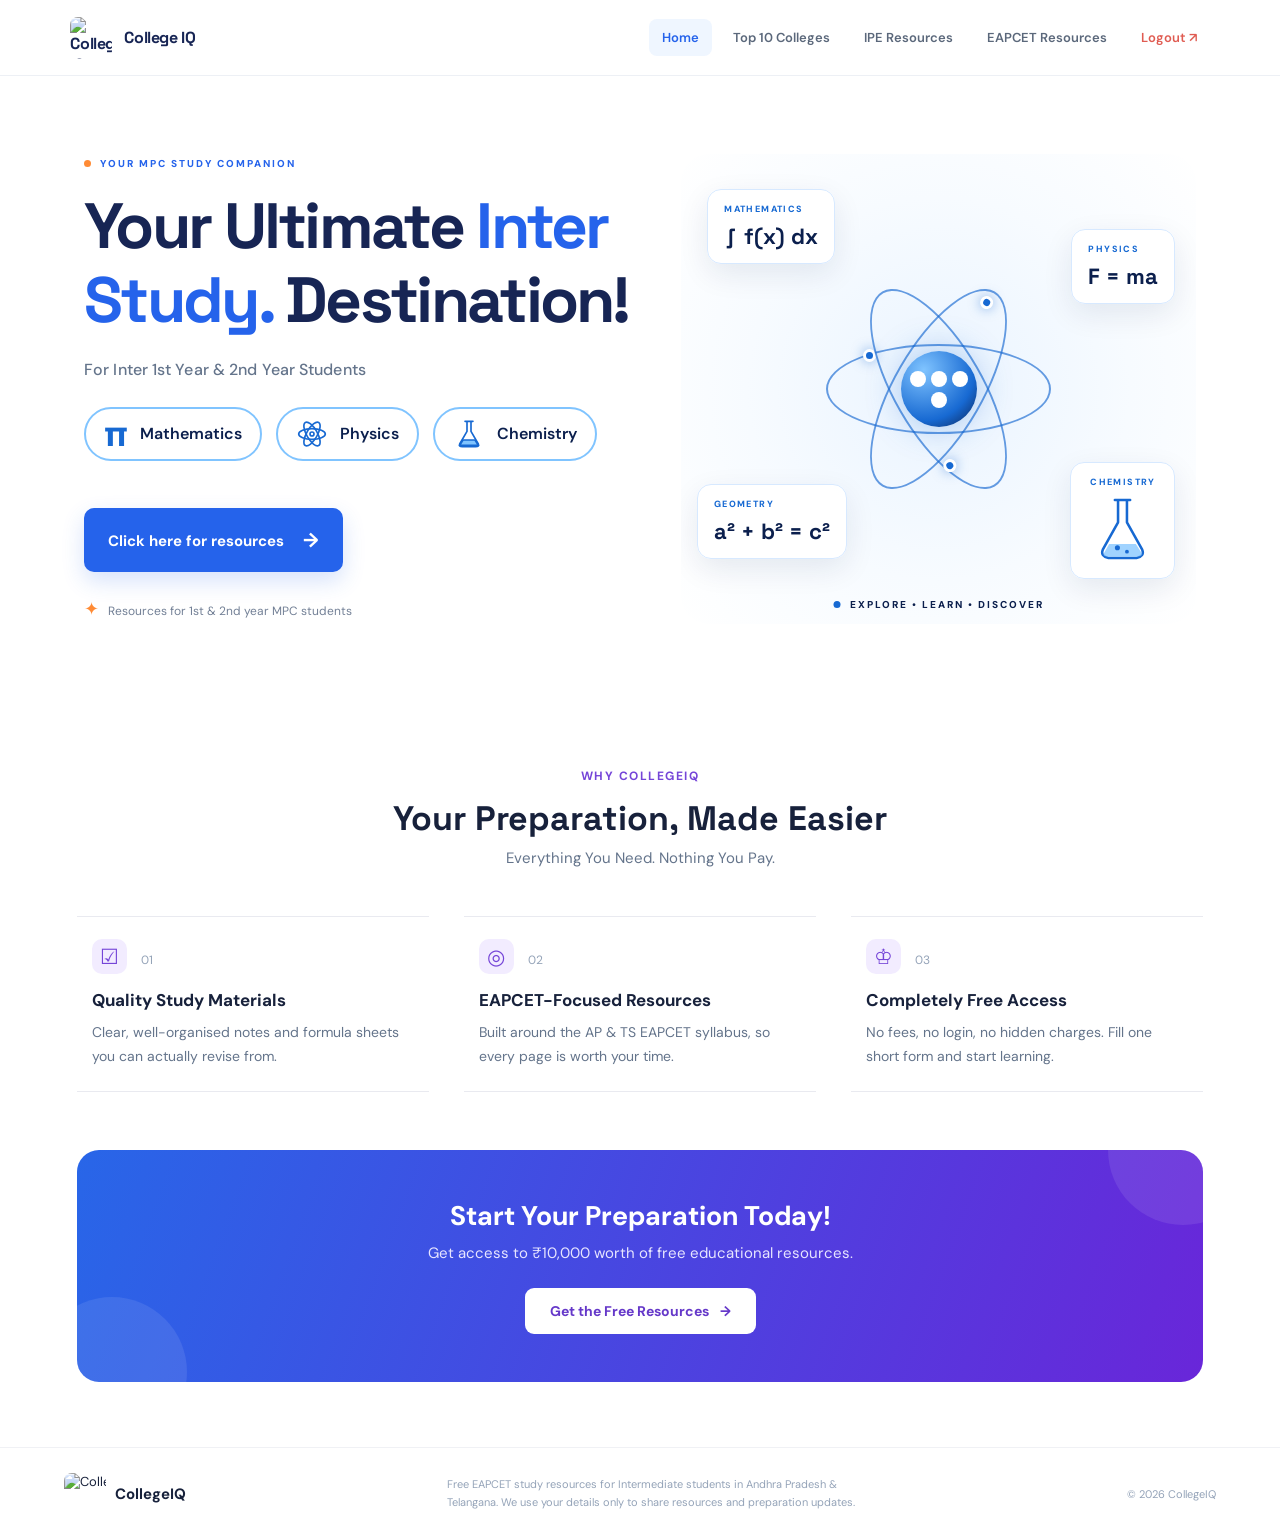
==== index.html @ e1d28cbe "Add files via upload" ====
<!doctype html>
<html lang="en">
<head>
<meta charset="UTF-8">
<meta name="viewport" content="width=device-width, initial-scale=1.0">
<meta name="theme-color" content="#0B1F4D">

<title>College IQ</title>

<link rel="preconnect" href="https://fonts.googleapis.com">
<link rel="preconnect" href="https://fonts.gstatic.com" crossorigin>

<link href="https://fonts.googleapis.com/css2?family=DM+Sans:wght@400;500;600;700;800&family=Space+Grotesk:wght@500;600;700&display=swap" rel="stylesheet">

<link rel="stylesheet" href="styles.css">
</head>

<body>

<header class="topbar">

  <a class="brand" href="#" onclick="showPage('home');return false">
    <img src="./images/logo.png" alt="College IQ Logo" class="brand-logo">
    <span>College IQ</span>
  </a>

  <button class="menu-toggle" aria-label="Toggle menu"
  onclick="document.querySelector('.nav').classList.toggle('open')">☰</button>

  <nav class="nav">
    <button class="nav-link active" data-page="home" onclick="showPage('home')">Home</button>
    <button class="nav-link" data-page="colleges" onclick="showPage('colleges')">Top 10 Colleges</button>
    <button class="nav-link" data-page="ipe" onclick="showPage('ipe')">IPE Resources</button>
    <button class="nav-link" data-page="eapcet" onclick="showPage('eapcet')">EAPCET Resources</button>
    <button class="nav-link logout" onclick="logout()">Logout ↗</button>
  </nav>

</header>

<main>

<!-- HOME PAGE -->

<section id="home" class="page active">

  <div class="hero">

    <div class="hero-copy">

      <div class="eyebrow">
        <span class="pulse"></span>
        YOUR MPC STUDY COMPANION
      </div>

      <h1>
        Your Ultimate
        <span>Inter Study.</span>
        Destination!
      </h1>
      <p class="hero-subtitle">
  For Inter 1st Year &amp; 2nd Year Students
</p>

      
<div class="subject-pills">

  <!-- Mathematics -->
  <div class="subject-pill">
    <span class="subject-symbol math-symbol">π</span>
    <span>Mathematics</span>
  </div>

  <!-- Physics -->
  <div class="subject-pill">
    <svg class="subject-icon" viewBox="0 0 48 48" aria-hidden="true">
      <ellipse cx="24" cy="24" rx="20" ry="8"
        transform="rotate(0 24 24)"/>
      <ellipse cx="24" cy="24" rx="20" ry="8"
        transform="rotate(60 24 24)"/>
      <ellipse cx="24" cy="24" rx="20" ry="8"
        transform="rotate(120 24 24)"/>
      <circle cx="24" cy="24" r="3"/>
    </svg>
    <span>Physics</span>
  </div>

  <!-- Chemistry -->
  <div class="subject-pill">
    <svg class="subject-icon flask-icon" viewBox="0 0 48 48" aria-hidden="true">
      <path d="M18 5h12M21 5v15L10 39q-2 4 4 4h20q6 0 4-4L27 20V5"
        />
      <path d="M15 33h18l5 8H10z"/>
    </svg>
    <span>Chemistry</span>
  </div>

</div>


      <button class="primary-btn hero-btn" onclick="showPage('form')">
        Click here for resources <span>→</span>
      </button>

      <div class="hero-note">
        <span class="note-icon">✦</span>
        Resources for 1st &amp; 2nd year MPC students
      </div>

    </div>

    <!-- BLUE SCIENTIFIC ILLUSTRATION -->

    <div class="hero-art science-art">

      <div class="atom-illustration">

        <div class="atom-orbit orbit-a">
          <span class="electron electron-one"></span>
        </div>

        <div class="atom-orbit orbit-b">
          <span class="electron electron-two"></span>
        </div>

        <div class="atom-orbit orbit-c">
          <span class="electron electron-three"></span>
        </div>

        <div class="atom-core">
          <span></span>
          <span></span>
          <span></span>
          <span></span>
        </div>

      </div>

      <div class="science-card math-card">
        <span class="science-label">MATHEMATICS</span>
        <div class="science-formula">∫ f(x) dx</div>
      </div>

      <div class="science-card physics-card">
        <span class="science-label">PHYSICS</span>
        <div class="science-formula">F = ma</div>
      </div>

      <div class="science-card geometry-card">
        <span class="science-label">GEOMETRY</span>
        <div class="science-formula">a² + b² = c²</div>
      </div>

      <div class="science-card chemistry-card">
        <span class="science-label">CHEMISTRY</span>

        <svg viewBox="0 0 100 110" class="flask-svg" aria-label="Chemistry laboratory flask">
          <path d="M38 8 H62 M43 8 V43 L19 86 Q15 96 28 99 H72 Q85 96 81 86 L57 43 V8"
            fill="none" stroke="#1769D2" stroke-width="4"
            stroke-linecap="round" stroke-linejoin="round"/>
          <path d="M29 77 H71 L80 91 Q83 97 70 97 H30 Q17 97 21 91 Z"
            fill="#80C4FF" opacity=".75"/>
          <circle cx="42" cy="83" r="4" fill="#1769D2"/>
          <circle cx="57" cy="89" r="3" fill="#1769D2"/>
        </svg>
      </div>

      <div class="science-caption">
        <span class="caption-dot"></span>
        EXPLORE • LEARN • DISCOVER
      </div>

    </div>

  
  </div>

  
<!-- WHY COLLEGE IQ SECTION -->

<section class="preparation-section">

  <div class="preparation-heading">

    <span class="preparation-label">WHY COLLEGEIQ</span>

    <h2>Your Preparation, Made Easier</h2>

    <p>Everything You Need. Nothing You Pay.</p>

  </div>

  <div class="preparation-grid">

    <div class="preparation-card">

      <div class="preparation-icon">
        <span>☑</span>
      </div>

      <span class="preparation-number">01</span>

      <h3>Quality Study Materials</h3>

      <p>
        Clear, well-organised notes and formula sheets
        you can actually revise from.
      </p>

    </div>

    <div class="preparation-card">

      <div class="preparation-icon">
        <span>◎</span>
      </div>

      <span class="preparation-number">02</span>

      <h3>EAPCET-Focused Resources</h3>

      <p>
        Built around the AP &amp; TS EAPCET syllabus,
        so every page is worth your time.
      </p>

    </div>

    <div class="preparation-card">

      <div class="preparation-icon">
        <span>♔</span>
      </div>

      <span class="preparation-number">03</span>

      <h3>Completely Free Access</h3>

      <p>
        No fees, no login, no hidden charges.
        Fill one short form and start learning.
      </p>

    </div>

  </div>

  <!-- FINAL CALL TO ACTION -->

  <div class="preparation-cta">

    <div class="cta-circle circle-left"></div>
    <div class="cta-circle circle-right"></div>

    <h2>Start Your Preparation Today!</h2>

    <p>
      Get access to ₹10,000 worth of free educational resources.
    </p>

    <button
      class="preparation-btn"
      onclick="showPage('form')"
    >
      Get the Free Resources <span>→</span>
    </button>

  </div>

</section>

</section>


<!-- TOP COLLEGES PAGE -->


<section id="colleges" class="page content-page">

  <div class="page-intro">

    <div class="eyebrow">PLAN YOUR NEXT STEP</div>

    <h1>
      Explore engineering<br>
      <span class="accent">college options.</span>
    </h1>

    <p>
      A starter list of well-known engineering institutions in Andhra Pradesh and Telangana.
      Check current rankings, branches, eligibility and counselling information before making decisions.
    </p>

  </div>

  <div class="college-grid" id="collegeList"></div>

  <p class="disclaimer">
    This is an informational shortlist, not an official ranking or admission guarantee.
    Verify details through the colleges and official counselling authorities.
  </p>

</section>


<!-- IPE PAGE -->

<section id="ipe" class="page content-page">

  <div class="page-intro compact">

    <div class="eyebrow">INTERMEDIATE PUBLIC EXAMINATION</div>

    <h1>Get ready for <span class="accent">IPE.</span></h1>

    <p>
      Access your MPC study resources for first and second year.
      Choose your year in the resource form to open the relevant folder.
    </p>

    <button class="primary-btn" onclick="showPage('form')">
      Get IPE resources <span>→</span>
    </button>

  </div>

  <div class="subject-strip">
    <span>MATHEMATICS</span>
    <span>PHYSICS</span>
    <span>CHEMISTRY</span>
    <span>REVISION</span>
  </div>

</section>


<!-- EAPCET PAGE -->

<section id="eapcet" class="page content-page">

  <div class="page-intro compact">

    <div class="eyebrow">ENTRANCE EXAM PREPARATION</div>

    <h1>Practice for <span class="accent">EAPCET.</span></h1>

    <p>
      Prepare for AP EAPCET and TS EAPCET with a focused MPC resource collection.
      Select your year to access the matching study folder.
    </p>

    <button class="primary-btn" onclick="showPage('form')">
      Get EAPCET resources <span>→</span>
    </button>

  </div>

  <div class="exam-chips">
    <span>AP EAPCET</span>
    <span>TS EAPCET</span>
    <span>JEE FOUNDATION</span>
  </div>

</section>


<!-- STUDENT REGISTRATION FORM -->

<section id="form" class="page content-page form-page">

  <div class="form-layout">

    <div class="form-aside">

      <div class="eyebrow">RESOURCE ACCESS</div>

      <h1>
        Let's get your<br>
        <span class="accent">study kit ready.</span>
      </h1>

      <p>
        Enter your basic details and select your Intermediate year.
        Your selected study resources will be available immediately after registration.
      </p>

      <div class="aside-check">✓ First &amp; Second Year MPC</div>
      <div class="aside-check">✓ IPE and entrance preparation</div>
      <div class="aside-check">✓ Free digital study materials</div>

    </div>

    <form id="leadForm" class="lead-form">

      <div class="form-offer-heading">
        Fill the Form &amp; Unlock ₹10K Worth of Free Resources 🔥
      </div>

      <div class="form-title">
        <span>STUDENT DETAILS</span>
        <span class="step">01 / 01</span>
      </div>

      <div class="field">
        <input
          id="name"
          name="name"
          type="text"
          required
          maxlength="100"
          placeholder="Enter your full name"
          aria-label="Student name"
        >
      </div>

      <div class="field-row">

        <div class="field">
          <input
            id="email"
            name="email"
            type="email"
            required
            placeholder="Enter your email address"
            aria-label="Email address"
          >
        </div>

        <div class="field">
          <input
            id="phone"
            name="phone"
            type="tel"
            inputmode="numeric"
            pattern="[0-9+() -]{10,16}"
            required
            placeholder="Enter mobile number"
            aria-label="Phone number"
          >
        </div>

      </div>

      <div class="field">

        <label>Choose your Intermediate year *</label>

        <div class="year-options">

          <label class="year-option">
            <input type="checkbox" name="year" value="1st Year">
            <span>
              <b>1st Year</b>
              <small>Junior Intermediate</small>
            </span>
          </label>

          <label class="year-option">
            <input type="checkbox" name="year" value="2nd Year">
            <span>
              <b>2nd Year</b>
              <small>Senior Intermediate</small>
            </span>
          </label>

        </div>

        <small class="helper">
          Select one or both years.
        </small>

      </div>

      <label class="consent">
        <input type="checkbox" id="consent" required>
        <span>
          I confirm these details are accurate and agree to be contacted
          about the requested study resources. If I am under 18,
          my parent/guardian is aware of this submission.
        </span>
      </label>

      <button
        class="primary-btn submit-btn"
        type="submit"
        id="submitBtn"
      >
        Get Resources <span>→</span>
      </button>

      <p class="privacy">
        Your details are used to manage access to the requested study resources.
      </p>

      <div id="formMessage" role="status" aria-live="polite"></div>

    </form>

  </div>

</section>

</main>



<!-- COLLEGE IQ FOOTER -->

<footer class="collegeiq-footer">

  <a class="footer-brand" href="#"
     onclick="showPage('home');return false">

    <img
      src="./images/logo.png"
      alt="College IQ Logo"
      class="brand-logo"
    >

    <strong>CollegeIQ</strong>

  </a>

  <p class="footer-description">
    Free EAPCET study resources for Intermediate students
    in Andhra Pradesh &amp; Telangana. We use your details
    only to share resources and preparation updates.
  </p>

  <span class="footer-copyright">
    © <span id="yearNow"></span> CollegeIQ
  </span>

</footer>



<script src="app.js"></script>

</body>
</html>
---- styles.css ----
*{box-sizing:border-box} :root{--green:#15803D;--blue:#2463eb;--orange:#ff8b35;--red:#f05a55;--ink:#142238;--muted:#68778c;--line:#e5eaf1;--bg:#f7f9fc}body{margin:0;background:#fff;color:var(--ink);font-family:'DM Sans',sans-serif}button,input,textarea{font:inherit}.topbar{height:76px;padding:0 max(calc((100% - 1160px)/2),5.5%);display:flex;align-items:center;justify-content:space-between;border-bottom:1px solid #edf0f5;background:#fff;position:sticky;top:0;z-index:10}.brand{display:flex;align-items:center;gap:10px;text-decoration:none;color:var(--navy);font-family:'Space Grotesk';font-weight:700;letter-spacing:-.4px}.brand-mark{width:34px;height:34px;border-radius:10px;background:var(--navy);color:white;display:grid;place-items:center;font-size:19px}.brand-light{font-weight:500;color:#78869a;font-size:11px;letter-spacing:1.2px}.nav{display:flex;align-items:center;gap:8px}.nav-link{border:0;background:transparent;padding:10px 13px;border-radius:8px;color:#5b687b;font-weight:600;font-size:13px;cursor:pointer}.nav-link:hover,.nav-link.active{background:#edf3ff;color:var(--blue)}.nav-link.logout{color:#e05c52}.menu-toggle{display:none;background:none;border:0;font-size:24px;color:var(--navy)}main{min-height:75vh}.page{display:none}.page.active{display:block}.hero{max-width:1160px;margin:auto;min-height:510px;padding:78px 24px 65px;display:grid;grid-template-columns:1.04fr .96fr;align-items:center;gap:40px}.eyebrow{font-size:10px;letter-spacing:2px;font-weight:800;color:var(--blue);display:flex;align-items:center;gap:9px}.pulse,.live-dot{width:7px;height:7px;border-radius:50%;background:#ff8b35;display:inline-block}.hero h1,.page-intro h1,.form-aside h1{font-family:'Space Grotesk';font-size:clamp(42px,5vw,66px);line-height:1.04;letter-spacing:-2.7px;color:var(--navy);margin:20px 0}.accent{color:var(--blue)}.hero-sub,.page-intro p,.form-aside>p{font-size:16px;line-height:1.8;color:var(--muted);max-width:490px}.primary-btn{background:var(--blue);border:0;color:white;padding:17px 22px;border-radius:10px;font-weight:700;font-size:14px;box-shadow:0 9px 22px #2463eb30;cursor:pointer;transition:.2s}.primary-btn:hover{background:#174fc9;transform:translateY(-2px)}.primary-btn span{font-size:20px;margin-left:15px;vertical-align:-1px}.hero-btn{margin-top:22px;padding:19px 24px;font-size:15px}.hero-note{font-size:12px;color:#738096;margin-top:25px}.note-icon{color:var(--orange);font-size:18px;margin-right:6px}.hero-art{height:350px;position:relative;display:grid;place-items:center;background:radial-gradient(circle,#e9f0ff 0, #f5f8ff 48%,transparent 70%)}.orbit{position:absolute;border:1px dashed #b8c9ee;border-radius:50%;width:330px;height:330px}.orbit-two{width:255px;height:255px;border-color:#f3c9a8}.study-card{z-index:1;width:290px;padding:25px;border-radius:17px;background:#fff;box-shadow:0 24px 65px #18345c20;border:1px solid #eef1f6}.card-top,.progress-label{display:flex;justify-content:space-between;align-items:center;font-size:9px;letter-spacing:1.5px;color:#8390a3;font-weight:800}.live-dot{background:#27b887}.formula{font-family:'Space Grotesk';font-size:48px;color:var(--navy);margin:25px 0 3px}.formula-caption{color:#8995a7;font-size:11px}.progress-label{margin-top:30px;letter-spacing:.2px}.progress-label b{color:#27a77d}.progress{height:6px;border-radius:9px;background:#edf1f7;margin-top:10px}.progress i{display:block;width:76%;height:100%;border-radius:9px;background:linear-gradient(90deg,var(--blue),#62a4ff)}.float-tag{position:absolute;padding:12px 15px;background:#fff;border-radius:9px;box-shadow:0 10px 25px #18345c18;font-size:10px;letter-spacing:1px;color:#6b7890;z-index:2}.float-tag b{color:var(--blue);margin-left:7px}.tag-blue{top:58px;left:8%}.tag-orange{right:3%;bottom:64px;color:#d76c25}.decor{position:absolute;color:var(--orange);font-size:27px}.decor-cross{right:14%;top:42px}.decor-dot{left:12%;bottom:40px;color:#a9bde7;letter-spacing:4px}.quick-section{background:var(--bg);padding:65px max(calc((100% - 1110px)/2),5.5%)}.section-heading{display:flex;justify-content:space-between;align-items:end;margin-bottom:28px}.section-heading h2,.bottom-cta h2{font:600 29px 'Space Grotesk';color:var(--navy);margin:10px 0 0;letter-spacing:-1px}.section-heading>p{font-size:13px;line-height:1.6;color:var(--muted)}.feature-grid{display:grid;grid-template-columns:repeat(3,1fr);gap:18px}.feature-card{background:#fff;border:1px solid #edf0f5;border-radius:14px;padding:25px;min-height:220px}.feature-icon{width:42px;height:42px;border-radius:12px;display:grid;place-items:center;font-size:22px;font-weight:700}.feature-icon.blue{background:#eaf0ff;color:var(--blue)}.feature-icon.orange{background:#fff1e5;color:#e57b2d}.feature-icon.red{background:#fff0ef;color:var(--red)}.feature-card h3{font:600 18px 'Space Grotesk';margin:18px 0 8px;color:var(--navy)}.feature-card p{font-size:12px;line-height:1.7;color:var(--muted);min-height:42px}.text-btn{border:0;background:none;padding:8px 0;color:var(--blue);font-weight:700;font-size:12px;cursor:pointer}.text-btn span{font-size:17px;margin-left:7px}.bottom-cta{max-width:1110px;margin:55px auto;padding:32px 35px;border-radius:16px;background:var(--navy);color:#fff;display:flex;justify-content:space-between;align-items:center}.bottom-cta .eyebrow{color:#a9c2ff}.bottom-cta h2{color:white;font-size:24px}.bottom-cta p{color:#c1cde0;font-size:12px;margin-bottom:0}.bottom-cta .primary-btn{background:var(--orange);box-shadow:none}.content-page{max-width:1160px;margin:auto;padding:65px 24px 90px}.page-intro{max-width:700px;margin-bottom:40px}.page-intro h1,.form-aside h1{font-size:54px}.page-intro p{font-size:14px}.page-intro.compact{margin:55px 0 40px}.subject-strip,.exam-chips{display:flex;gap:12px;flex-wrap:wrap;margin-top:50px}.subject-strip span,.exam-chips span{padding:18px 25px;border-radius:10px;background:#f0f4fc;color:var(--navy);font-size:12px;font-weight:800;letter-spacing:1px}.exam-chips span:nth-child(2){background:#fff1e6;color:#d8752b}.exam-chips span:nth-child(3){background:#fff0ef;color:#d9514b}.college-grid{display:grid;grid-template-columns:repeat(2,1fr);gap:13px}.college-item{display:flex;align-items:center;gap:16px;padding:18px;border:1px solid var(--line);border-radius:12px}.college-number{width:38px;height:38px;flex:none;display:grid;place-items:center;border-radius:10px;background:#edf3ff;color:var(--blue);font-weight:800}.college-item h3{font:600 15px 'Space Grotesk';margin:0 0 4px;color:var(--navy)}.college-item p{font-size:11px;color:var(--muted);margin:0}.disclaimer{font-size:11px;color:#7d8999;margin-top:22px}.form-page{background:#f7f9fc;max-width:none;padding:60px 24px 85px}.form-layout{max-width:1080px;margin:auto;display:grid;grid-template-columns:.8fr 1.2fr;gap:65px;align-items:start}.form-aside{position:sticky;top:120px;padding-top:35px}.form-aside h1{font-size:47px}.form-aside>p{font-size:14px}.aside-check{margin-top:20px;color:#56667d;font-size:12px}.aside-check:first-letter{color:#20a67d}.lead-form{background:white;border:1px solid #e9edf4;border-radius:16px;padding:32px;box-shadow:0 12px 45px #19345b0b}.form-title{display:flex;justify-content:space-between;padding-bottom:20px;border-bottom:1px solid var(--line);margin-bottom:22px;color:var(--navy);font-size:11px;font-weight:800;letter-spacing:1.5px}.step{color:#9aa6b6}.field{margin-bottom:17px}.field label{display:block;font-size:12px;font-weight:700;color:#34445b;margin-bottom:8px}.field input,.field textarea{width:100%;border:1px solid #dfe5ee;border-radius:8px;padding:12px 13px;outline:none;color:var(--ink);font-size:13px;background:#fff}.field input:focus,.field textarea:focus{border-color:var(--blue);box-shadow:0 0 0 3px #2463eb12}.field-row{display:grid;grid-template-columns:1fr 1fr;gap:14px}.year-options{display:grid;grid-template-columns:1fr 1fr;gap:10px}.year-option{border:1px solid #dfe5ee;border-radius:9px;padding:12px;display:flex!important;align-items:center;gap:10px;cursor:pointer}.year-option:has(input:checked){border-color:var(--blue);background:#f4f7ff}.year-option input{width:auto;accent-color:var(--blue)}.year-option b,.year-option small{display:block}.year-option b{font-size:12px;color:var(--navy)}.year-option small,.helper{font-size:10px;color:#8995a5;margin-top:3px}.physical-note{display:flex;gap:12px;padding:14px;background:#fff6ed;border:1px solid #ffe5ce;border-radius:9px;margin:23px 0}.physical-note>span{font-size:20px}.physical-note b{font-size:12px;color:#9b541e}.physical-note p{font-size:11px;color:#9d795d;margin:4px 0 0}.consent{display:flex;gap:9px;align-items:flex-start;font-size:10px;line-height:1.5;color:#778498;margin:20px 0}.consent input{margin-top:2px;accent-color:var(--blue)}.submit-btn{width:100%;padding:16px}.privacy{font-size:9px;color:#9aa4b2;line-height:1.5;text-align:center}#formMessage{font-size:12px;margin-top:12px;color:#c34e43}footer{min-height:76px;border-top:1px solid #edf0f5;padding:18px max(calc((100% - 1160px)/2),5.5%);display:flex;align-items:center;justify-content:space-between;color:#8793a4;font-size:10px}.footer-brand{font-size:13px}.footer-brand .brand-mark{width:28px;height:28px;font-size:15px}
@media(max-width:760px){.topbar{height:65px;padding:0 20px}.menu-toggle{display:block}.nav{display:none;position:absolute;top:64px;left:0;right:0;background:white;padding:12px 20px 18px;box-shadow:0 15px 25px #14223812;flex-direction:column;align-items:stretch}.nav.open{display:flex}.nav-link{text-align:left}.hero{grid-template-columns:1fr;padding:55px 23px 45px;gap:10px}.hero h1{font-size:48px}.hero-art{height:300px}.orbit{width:280px;height:280px}.orbit-two{width:220px;height:220px}.study-card{width:255px;padding:21px}.tag-blue{left:0;top:30px}.tag-orange{right:0;bottom:35px}.quick-section{padding:48px 22px}.section-heading{display:block}.section-heading>p{margin-top:12px}.feature-grid{grid-template-columns:1fr}.feature-card{min-height:0}.bottom-cta{margin:35px 20px;padding:25px;display:block}.bottom-cta .primary-btn{margin-top:20px}.content-page{padding:48px 21px 65px}.page-intro h1{font-size:44px}.college-grid{grid-template-columns:1fr}.form-page{padding:35px 14px 55px}.form-layout{grid-template-columns:1fr;gap:25px}.form-aside{position:static;padding:0 8px}.form-aside h1{font-size:42px;margin:14px 0}.form-aside>p{font-size:13px}.aside-check{display:inline-block;margin:12px 12px 0 0}.lead-form{padding:22px 17px}.field-row{grid-template-columns:1fr;gap:0}.subject-strip span,.exam-chips span{padding:14px 17px}footer{padding:20px;gap:12px;flex-wrap:wrap}footer>span:nth-child(2){display:none}}

/* GREEN WEBSITE THEME */
:root {
  --green: #15803D;
  --blue: #16A34A;
  --navy: #14532D;
}

/* Homepage heading */
.hero h1 {
  color: #14532D;
  font-weight: 800;
  line-height: 1.15;
}

.hero h1 span,
.hero h1 .accent,
.accent {
  color: #16A34A;
}

/* Homepage description */
.hero-description,
.hero-sub {
  color: #475569;
  font-size: 17px;
  line-height: 1.8;
  max-width: 520px;
}

/* Homepage quote */
.hero-quote {
  color: #15803D;
  font-size: 15px;
  font-weight: 600;
  font-style: italic;
  line-height: 1.6;
  margin-top: 18px;
}

/* Green illustration background */
.hero-art {
  background: radial-gradient(
    circle,
    #dcfce7 0,
    #f0fdf4 48%,
    transparent 70%
  );
}

.orbit {
  border-color: #bbf7d0;
}

.study-card {
  border-color: #dcfce7;
}

/* Green progress bar */
.progress {
  background: #ecfdf5;
}

.progress i {
  background: linear-gradient(90deg, #15803D, #86efac);
}

.float-tag b {
  color: #15803D;
}

/* Mobile styling */
@media (max-width: 760px) {
  .hero-description,
  .hero-sub {
    font-size: 15px;
  }
}

/* VERTICAL FORM LAYOUT - ALL FIELDS ONE BELOW ANOTHER */

.lead-form {
  width: 100%;
  max-width: 650px;
  margin: 0 auto;
  padding: 32px;
}

/* Stack every form field vertically */
.field-row {
  display: grid;
  grid-template-columns: 1fr !important;
  gap: 0;
}

.field {
  width: 100%;
  margin-bottom: 20px;
}

.field label {
  display: block;
  margin-bottom: 9px;
}

.field input,
.field textarea {
  display: block;
  width: 100%;
  min-height: 45px;
}

/* Display year options vertically */
.year-options {
  display: grid;
  grid-template-columns: 1fr;
  gap: 12px;
}

.year-option {
  width: 100%;
}

/* Full-width submit button */
.submit-btn {
  display: block;
  width: 100%;
  margin-top: 20px;
}

/* Physical copy form fields */
.physical-form .field-row {
  grid-template-columns: 1fr !important;
}

/* Mobile responsive layout */
@media (max-width: 760px) {
  .lead-form {
    padding: 22px 17px;
  }

  .field-row {
    grid-template-columns: 1fr !important;
  }
}

/* Compact Year Selection */
.year-options {
  display: grid;
  grid-template-columns: 1fr 1fr;
  gap: 10px;
}

.year-option {
  min-height: 42px;
  padding: 9px 12px !important;
  border-radius: 7px;
  gap: 8px;
  font-size: 12px;
}

.year-option input {
  width: 15px;
  height: 15px;
  margin: 0;
}

.year-option b {
  font-size: 12px;
  font-weight: 600;
}

.year-option small {
  font-size: 10px;
}

/* =================================
   BLUE & WHITE WEBSITE THEME
================================= */

:root {
  --green: #2563eb;
  --blue: #2563eb;
  --navy: #172554;
  --orange: #ff8b35;
}

/* Main headings */
.hero h1,
.page-intro h1,
.form-aside h1 {
  color: #172554;
}

.hero h1 span,
.hero h1 .accent,
.accent {
  color: #2563eb;
}

/* Navigation */
.nav-link:hover,
.nav-link.active {
  background: #eff6ff;
  color: #2563eb;
}

/* Main buttons */
.primary-btn {
  background: #2563eb;
  color: white;
}

.primary-btn:hover {
  background: #1d4ed8;
}

/* Hero illustration */
.hero-art {
  background: radial-gradient(
    circle,
    #dbeafe 0,
    #eff6ff 48%,
    transparent 70%
  );
}

.orbit {
  border-color: #bfdbfe;
}

.orbit-two {
  border-color: #fed7aa;
}

.study-card {
  border-color: #dbeafe;
}

/* Progress bar */
.progress {
  background: #eff6ff;
}

.progress i {
  background: linear-gradient(90deg, #2563eb, #60a5fa);
}

.float-tag b {
  color: #2563eb;
}

/* Form focus and selection */
.field input:focus,
.field textarea:focus {
  border-color: #2563eb;
  box-shadow: 0 0 0 3px #2563eb15;
}

.year-option:has(input:checked) {
  border-color: #2563eb;
  background: #eff6ff;
}

.year-option input,
.consent input {
  accent-color: #2563eb;
}

/* Feature cards */
.feature-icon.blue {
  background: #dbeafe;
  color: #2563eb;
}

/* Footer and section accents */
.eyebrow {
  color: #2563eb;
}

.bottom-cta {
  background: #172554;
}

/* Keep compact year selection */
.year-options {
  display: grid;
  grid-template-columns: 1fr 1fr;
  gap: 10px;
}

.year-option {
  min-height: 42px;
  padding: 9px 12px !important;
}

/* Hide registration page promotional text */
.form-aside {
  display: none !important;
}

/* Center the registration form */
.form-layout {
  display: flex !important;
  justify-content: center;
  align-items: flex-start;
  max-width: 650px;
  margin: 0 auto;
}

/* Make registration form fit nicely */
.lead-form {
  width: 100%;
  max-width: 650px;
  margin: 0 auto;
}
/* IPE, EAPCET and JEE blue boxes */

.exam-boxes {
  display: flex;
  gap: 14px;
  margin-top: 25px;
  flex-wrap: wrap;
}

.exam-box {
  flex: 1;
  min-width: 100px;
  padding: 18px 12px;
  text-align: center;
  background: #EFF6FF;
  border: 1px solid #BFDBFE;
  border-radius: 12px;
  color: #1D4ED8;
  font-family: 'Space Grotesk', sans-serif;
  font-size: 17px;
  font-weight: 700;
  transition: 0.2s ease;
}

.exam-box:hover {
  background: #2563EB;
  color: #FFFFFF;
  transform: translateY(-3px);
}

@media (max-width: 500px) {
  .exam-boxes {
    gap: 8px;
  }

  .exam-box {
    min-width: 85px;
    padding: 14px 8px;
    font-size: 14px;
  }
}

.form-heading {
  margin-bottom: 12px;
}

.form-heading h2 {
  font-size: 21px;
  line-height: 1.4;
  color: #16845f;
  margin: 0;
}

#leadForm {
  display: flex;
  flex-direction: column;
  gap: 8px;
}

#leadForm > input[type="text"],
#leadForm > input[type="email"],
#leadForm > input[type="tel"] {
  width: 100%;
  box-sizing: border-box;
  height: 40px;
  padding: 8px 12px;
  margin: 0;
  border: 1px solid #cbded4;
  border-radius: 7px;
  font-size: 14px;
}

#leadForm .year-title {
  margin: 5px 0 0;
  font-weight: 600;
}

#leadForm .year-option,
#leadForm .consent-option {
  display: flex;
  align-items: center;
  gap: 8px;
  margin: 0;
  font-size: 13px;
}

#leadForm button {
  margin-top: 5px;
}
.brand-logo {
  width: 45px;
  height: 45px;
  object-fit: contain;
  display: block;
  border-radius: 8px;
}

.brand {
  display: flex;
  align-items: center;
  gap: 10px;
}

/* ==========================================
   COLLEGE IQ - BLUE SCIENTIFIC HERO DESIGN
========================================== */

.science-art {
  position: relative;
  min-height: 470px;
  width: 100%;
  display: flex;
  align-items: center;
  justify-content: center;
  background: radial-gradient(circle, #eaf4ff 0%, #f7fbff 55%, #ffffff 100%);
  border-radius: 28px;
  overflow: hidden;
}

.atom-illustration {
  width: 245px;
  height: 245px;
  position: relative;
  display: flex;
  align-items: center;
  justify-content: center;
}

.atom-core {
  width: 76px;
  height: 76px;
  border-radius: 50%;
  background: radial-gradient(circle at 30% 25%, #80C4FF, #1769D2 65%, #0B1F4D);
  box-shadow: 0 0 35px rgba(23, 105, 210, .35);
  display: flex;
  flex-wrap: wrap;
  justify-content: center;
  align-content: center;
  gap: 5px;
  z-index: 3;
}

.atom-core span {
  width: 16px;
  height: 16px;
  background: #ffffff;
  border-radius: 50%;
}

.atom-orbit {
  position: absolute;
  width: 225px;
  height: 90px;
  border: 2px solid rgba(23, 105, 210, .65);
  border-radius: 50%;
}

.orbit-a { transform: rotate(0deg); }
.orbit-b { transform: rotate(60deg); }
.orbit-c { transform: rotate(-60deg); }

.electron {
  position: absolute;
  width: 13px;
  height: 13px;
  background: #1769D2;
  border: 3px solid #ffffff;
  border-radius: 50%;
  box-shadow: 0 0 12px rgba(23, 105, 210, .5);
}

.electron-one { top: 3px; left: 35px; }
.electron-two { bottom: 8px; right: 32px; }
.electron-three { top: 35px; right: 5px; }

.science-card {
  position: absolute;
  background: rgba(255, 255, 255, .96);
  border: 1px solid #d7e9ff;
  border-radius: 14px;
  padding: 13px 16px;
  box-shadow: 0 10px 30px rgba(11, 31, 77, .09);
  z-index: 4;
}

.science-label {
  display: block;
  color: #1769D2;
  font-size: 9px;
  font-weight: 800;
  letter-spacing: 1.4px;
  margin-bottom: 7px;
}

.science-formula {
  color: #0B1F4D;
  font-family: 'Space Grotesk', sans-serif;
  font-size: 22px;
  font-weight: 700;
}

.math-card {
  top: 35px;
  left: 5%;
}

.physics-card {
  top: 75px;
  right: 4%;
}

.geometry-card {
  bottom: 65px;
  left: 3%;
}

.chemistry-card {
  bottom: 45px;
  right: 4%;
  width: 105px;
  text-align: center;
}

.flask-svg {
  width: 65px;
  height: 70px;
  display: block;
  margin: 0 auto;
}

.science-caption {
  position: absolute;
  bottom: 13px;
  left: 50%;
  transform: translateX(-50%);
  color: #0B1F4D;
  font-size: 10px;
  font-weight: 800;
  letter-spacing: 2px;
  white-space: nowrap;
}

.caption-dot {
  display: inline-block;
  width: 7px;
  height: 7px;
  margin-right: 6px;
  border-radius: 50%;
  background: #1769D2;
}

/* Logo styling */

.brand-logo {
  width: 45px;
  height: 45px;
  object-fit: contain;
  display: block;
  flex-shrink: 0;
}

.brand,
.footer-brand {
  display: flex;
  align-items: center;
  gap: 10px;
}

/* Mobile layout */

@media (max-width: 600px) {

  .science-art {
    min-height: 390px;
    border-radius: 20px;
  }

  .atom-illustration {
    transform: scale(.78);
  }

  .science-card {
    padding: 9px 11px;
  }

  .science-formula {
    font-size: 16px;
  }

  .science-label {
    font-size: 8px;
  }

  .math-card {
    top: 20px;
    left: 3%;
  }

  .physics-card {
    top: 65px;
    right: 2%;
  }

  .geometry-card {
    bottom: 60px;
    left: 2%;
  }

  .chemistry-card {
    bottom: 45px;
    right: 2%;
    width: 85px;
  }

  .flask-svg {
    width: 50px;
    height: 55px;
  }
}

/* ==================================
   COLLEGE IQ - BLUE SUBJECT PILLS
================================== */

.subject-pills {
  display: flex;
  align-items: center;
  gap: 14px;
  flex-wrap: wrap;
  margin: 25px 0;
}

.subject-pill {
  display: flex;
  align-items: center;
  justify-content: center;
  gap: 12px;
  min-height: 54px;
  padding: 5px 18px;
  border: 2px solid #80C4FF;
  border-radius: 50px;
  background: #ffffff;
  color: #0B1F4D;
  font-family: 'DM Sans', sans-serif;
  font-size: 16px;
  font-weight: 600;
  white-space: nowrap;
  transition: all .25s ease;
}

.subject-pill:hover {
  background: #EAF4FF;
  border-color: #1769D2;
  transform: translateY(-2px);
}

.subject-symbol {
  color: #1769D2;
  font-size: 37px;
  font-weight: 700;
  line-height: 1;
}

.subject-icon {
  width: 32px;
  height: 32px;
  fill: none;
  stroke: #1769D2;
  stroke-width: 2.5;
  stroke-linecap: round;
  stroke-linejoin: round;
  flex-shrink: 0;
}

.flask-icon path:nth-child(2) {
  fill: #80C4FF;
  stroke: #1769D2;
}

/* Mobile responsive */

@media (max-width: 600px) {
  .subject-pills {
    gap: 9px;
  }

  .subject-pill {
    min-height: 45px;
    padding: 5px 12px;
    gap: 8px;
    font-size: 13px;
  }

  .subject-symbol {
    font-size: 29px;
  }

  .subject-icon {
    width: 25px;
    height: 25px;
  }
}
.hero-subtitle {
  color: #64748B;
  font-family: 'DM Sans', sans-serif;
  font-size: 16px;
  font-weight: 500;
  line-height: 1.5;
  margin: 8px 0 20px;
  letter-spacing: 0.1px;
}

@media (max-width: 600px) {
  .hero-subtitle {
    font-size: 13px;
    margin: 6px 0 16px;
  }
}
.brand-logo {
  width: 42px;
  height: 42px;
  object-fit: contain;
  display: block;
}

.brand {
  display: flex;
  align-items: center;
  gap: 12px;
  text-decoration: none;
}

/* =================================
   WHY COLLEGE IQ SECTION
================================= */

.why-college-iq {
  padding: 75px 5%;
  background: #F5F8FF;
}

.why-heading {
  text-align: center;
  max-width: 650px;
  margin: 0 auto 40px;
}

.section-label {
  color: #1769D2;
  font-size: 12px;
  font-weight: 700;
  letter-spacing: 2px;
}

.why-heading h2 {
  color: #0B1F4D;
  font-size: 34px;
  margin: 12px 0;
  font-family: 'Space Grotesk', sans-serif;
}

.why-heading p {
  color: #64748B;
  font-size: 16px;
  line-height: 1.6;
}

.benefits-grid {
  display: grid;
  grid-template-columns: repeat(4, 1fr);
  gap: 20px;
  max-width: 1380px;
  margin: auto;
}

.benefit-card {
  background: #FFFFFF;
  border: 1px solid #E3EAF5;
  border-radius: 16px;
  padding: 27px 22px;
  transition: all 0.25s ease;
}

.benefit-card:hover {
  transform: translateY(-5px);
  box-shadow: 0 12px 30px rgba(11, 31, 77, 0.08);
  border-color: #80C4FF;
}

.benefit-icon {
  width: 48px;
  height: 48px;
  display: flex;
  align-items: center;
  justify-content: center;
  border-radius: 13px;
  font-size: 23px;
  margin-bottom: 20px;
}

.blue-icon {
  background: #E1EDFF;
}

.orange-icon {
  background: #FFF0E3;
}

.purple-icon {
  background: #F0EAFE;
}

.green-icon {
  background: #E3F8ED;
}

.benefit-card h3 {
  color: #0B1F4D;
  font-size: 17px;
  margin-bottom: 11px;
}

.benefit-card p {
  color: #64748B;
  font-size: 14px;
  line-height: 1.7;
  margin: 0;
}

.why-bottom {
  max-width: 1380px;
  margin: 35px auto 0;
  padding: 25px;
  background: #0B1F4D;
  border-radius: 15px;
  text-align: center;
}

.why-bottom h3 {
  color: #FFFFFF;
  font-size: 21px;
  margin-bottom: 8px;
}

.why-bottom p {
  color: #C9D9FF;
  font-size: 14px;
  margin: 0;
}

/* MOBILE RESPONSIVE */

@media (max-width: 900px) {
  .benefits-grid {
    grid-template-columns: repeat(2, 1fr);
  }
}

@media (max-width: 600px) {
  .why-college-iq {
    padding: 50px 5%;
  }

  .why-heading h2 {
    font-size: 27px;
  }

  .benefits-grid {
    grid-template-columns: 1fr;
    gap: 14px;
  }

  .benefit-card {
    padding: 22px;
  }

  .why-bottom h3 {
    font-size: 18px;
  }
}

/* =================================
   COLLEGE IQ - PREPARATION SECTION
================================= */

.preparation-section {
  background: #FFFFFF;
  padding: 75px 6% 65px;
}

.preparation-heading {
  text-align: center;
  margin-bottom: 48px;
}

.preparation-label {
  color: #7545D8;
  font-size: 12px;
  font-weight: 700;
  letter-spacing: 1.5px;
}

.preparation-heading h2 {
  color: #17213B;
  font-family: 'Space Grotesk', sans-serif;
  font-size: 34px;
  font-weight: 700;
  margin: 12px 0 8px;
}

.preparation-heading p {
  color: #64748B;
  font-size: 15px;
  margin: 0;
}

.preparation-grid {
  display: grid;
  grid-template-columns: repeat(3, 1fr);
  gap: 35px;
  max-width: 1250px;
  margin: 0 auto 58px;
}

.preparation-card {
  padding: 22px 15px;
  border-top: 1px solid #E9EAF0;
  border-bottom: 1px solid #E9EAF0;
}

.preparation-icon {
  width: 35px;
  height: 35px;
  display: inline-flex;
  align-items: center;
  justify-content: center;
  background: #F2ECFF;
  color: #7545D8;
  border-radius: 10px;
  font-size: 21px;
  margin-bottom: 15px;
}

.preparation-number {
  color: #94A3B8;
  font-size: 12px;
  margin-left: 10px;
}

.preparation-card h3 {
  color: #17213B;
  font-size: 17px;
  margin: 0 0 10px;
}

.preparation-card p {
  color: #64748B;
  font-size: 14px;
  line-height: 1.7;
  margin: 0;
}

/* GRADIENT CTA */

.preparation-cta {
  position: relative;
  overflow: hidden;
  max-width: 1350px;
  margin: auto;
  padding: 48px 20px;
  border-radius: 22px;
  background: linear-gradient(110deg, #2866E8, #6926D9);
  text-align: center;
  color: #FFFFFF;
}

.preparation-cta h2 {
  position: relative;
  z-index: 1;
  color: #FFFFFF;
  font-size: 27px;
  margin: 0 0 10px;
}

.preparation-cta p {
  position: relative;
  z-index: 1;
  color: #E7E5FF;
  font-size: 15px;
  margin: 0 0 25px;
}

.preparation-btn {
  position: relative;
  z-index: 2;
  border: none;
  border-radius: 9px;
  padding: 14px 25px;
  background: #FFFFFF;
  color: #6538C9;
  font-family: 'DM Sans', sans-serif;
  font-weight: 700;
  font-size: 14px;
  cursor: pointer;
  transition: 0.25s ease;
}

.preparation-btn:hover {
  transform: translateY(-3px);
  box-shadow: 0 8px 20px rgba(0,0,0,0.15);
}

.preparation-btn span {
  margin-left: 8px;
}

/* DECORATIVE CIRCLES */

.cta-circle {
  position: absolute;
  width: 150px;
  height: 150px;
  border-radius: 50%;
  background: rgba(255,255,255,0.09);
}

.circle-left {
  left: -40px;
  bottom: -65px;
}

.circle-right {
  right: -55px;
  top: -75px;
}

/* COLLEGE IQ FOOTER */

.collegeiq-footer {
  display: flex;
  align-items: center;
  justify-content: space-between;
  gap: 30px;
  padding: 25px 5%;
  background: #FFFFFF;
  border-top: 1px solid #F0F1F5;
}

.footer-brand {
  display: flex;
  align-items: center;
  gap: 9px;
  text-decoration: none;
  color: #17213B;
  white-space: nowrap;
}

.footer-brand strong {
  font-size: 15px;
}

.footer-description {
  max-width: 420px;
  color: #94A3B8;
  font-size: 11px;
  line-height: 1.6;
  margin: 0;
}

.footer-copyright {
  color: #94A3B8;
  font-size: 11px;
  white-space: nowrap;
}

/* RESPONSIVE DESIGN */

@media (max-width: 800px) {

  .preparation-grid {
    grid-template-columns: 1fr;
    gap: 15px;
  }

  .preparation-heading h2 {
    font-size: 28px;
  }

  .preparation-cta h2 {
    font-size: 22px;
  }

  .collegeiq-footer {
    flex-direction: column;
    text-align: center;
    gap: 15px;
  }

  .footer-description {
    max-width: 350px;
  }

}

@media (max-width: 500px) {

  .preparation-section {
    padding: 50px 5%;
  }

  .preparation-cta {
    padding: 38px 15px;
  }

  .preparation-cta h2 {
    font-size: 20px;
  }

}
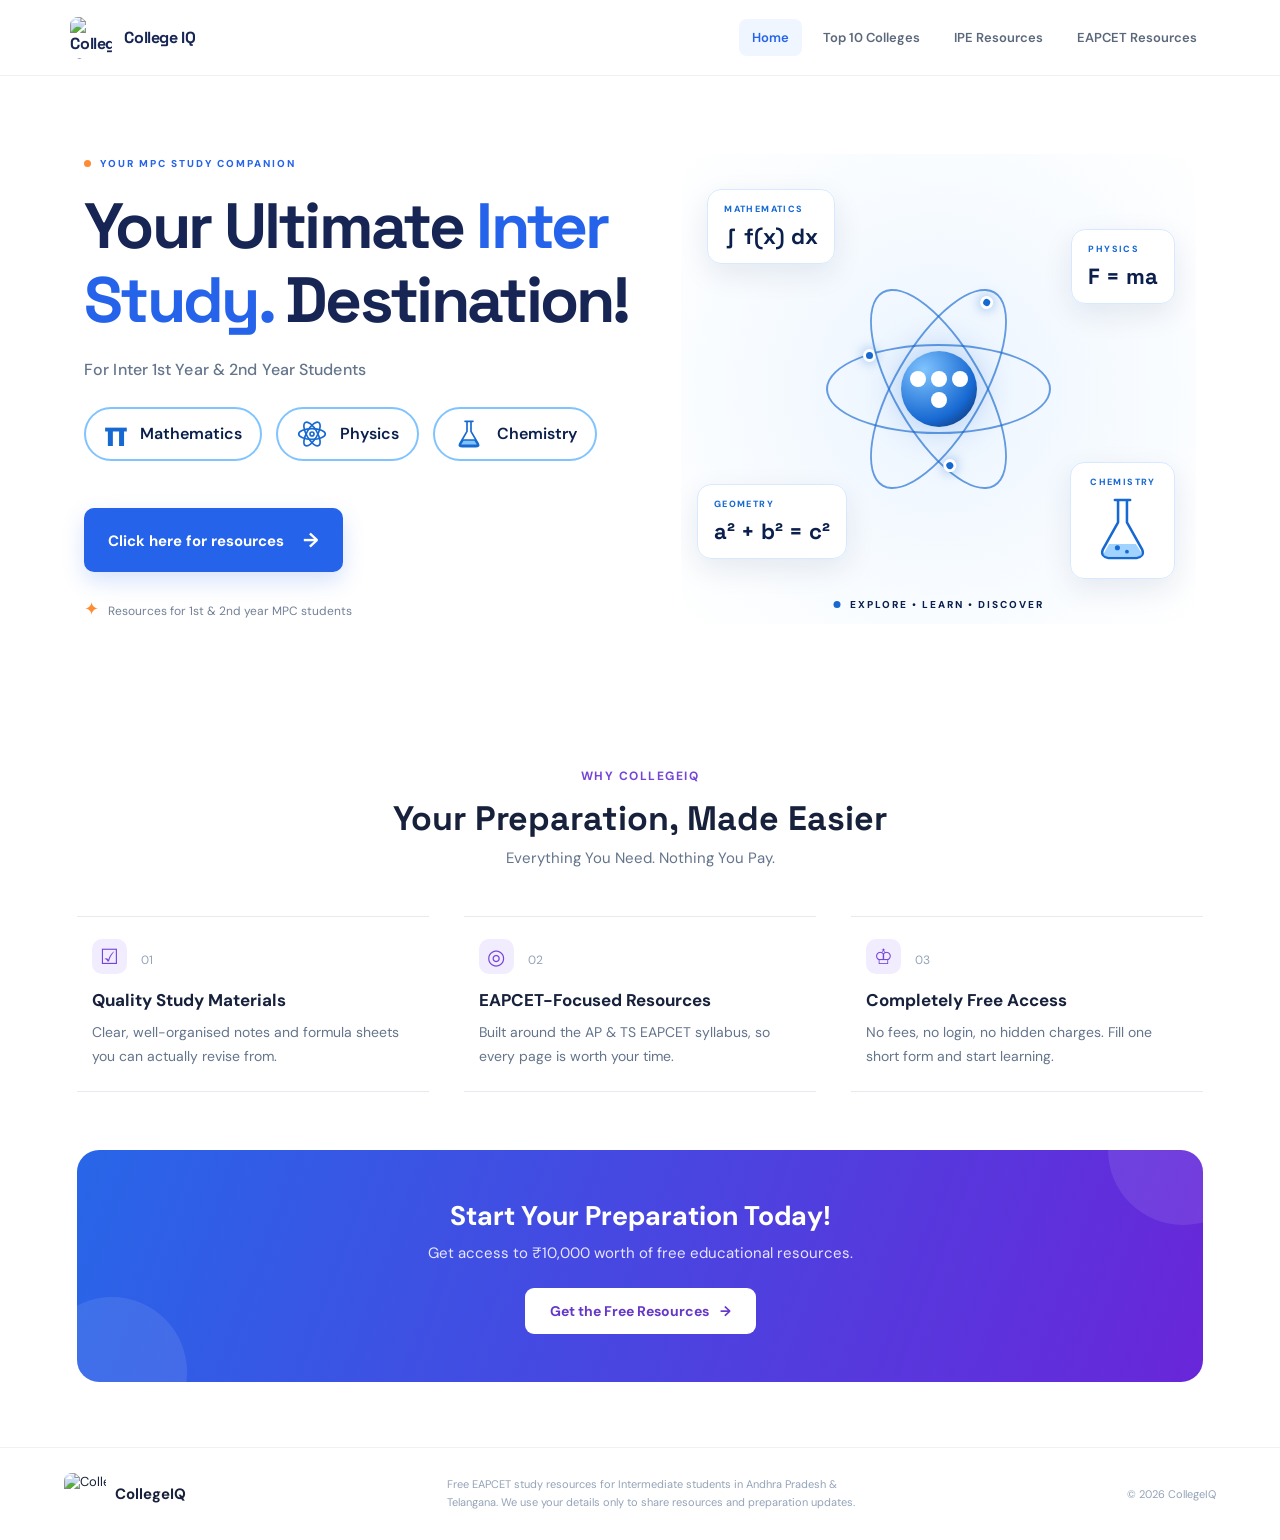
==== commit 88ea5fab: "updated removes logout button" ====
--- a/index.html
+++ b/index.html
@@ -33,7 +33,6 @@
     <button class="nav-link" data-page="colleges" onclick="showPage('colleges')">Top 10 Colleges</button>
     <button class="nav-link" data-page="ipe" onclick="showPage('ipe')">IPE Resources</button>
     <button class="nav-link" data-page="eapcet" onclick="showPage('eapcet')">EAPCET Resources</button>
-    <button class="nav-link logout" onclick="logout()">Logout ↗</button>
   </nav>
 
 </header>
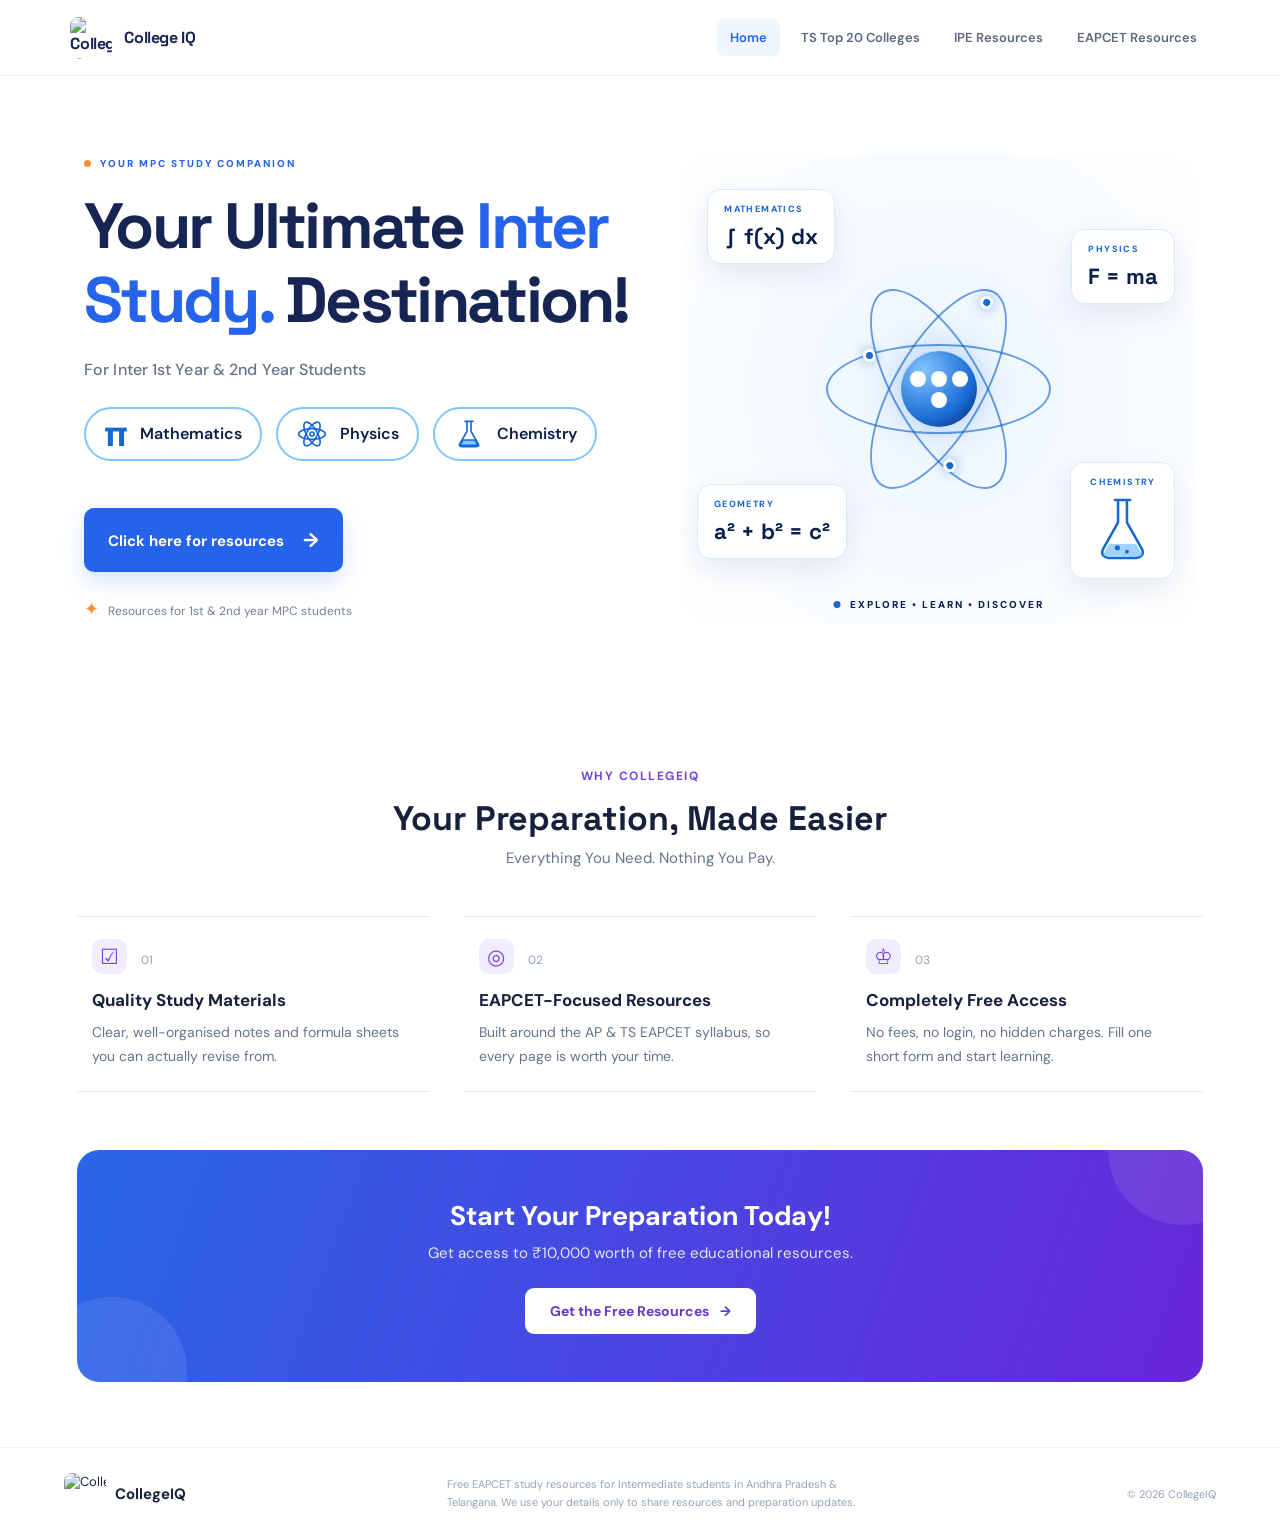
==== commit 62e1d436: "colleges changed" ====
--- a/index.html
+++ b/index.html
@@ -30,7 +30,7 @@
 
   <nav class="nav">
     <button class="nav-link active" data-page="home" onclick="showPage('home')">Home</button>
-    <button class="nav-link" data-page="colleges" onclick="showPage('colleges')">Top 10 Colleges</button>
+    <button class="nav-link" data-page="colleges" onclick="showPage('colleges')">TS Top 20 Colleges</button>
     <button class="nav-link" data-page="ipe" onclick="showPage('ipe')">IPE Resources</button>
     <button class="nav-link" data-page="eapcet" onclick="showPage('eapcet')">EAPCET Resources</button>
   </nav>
